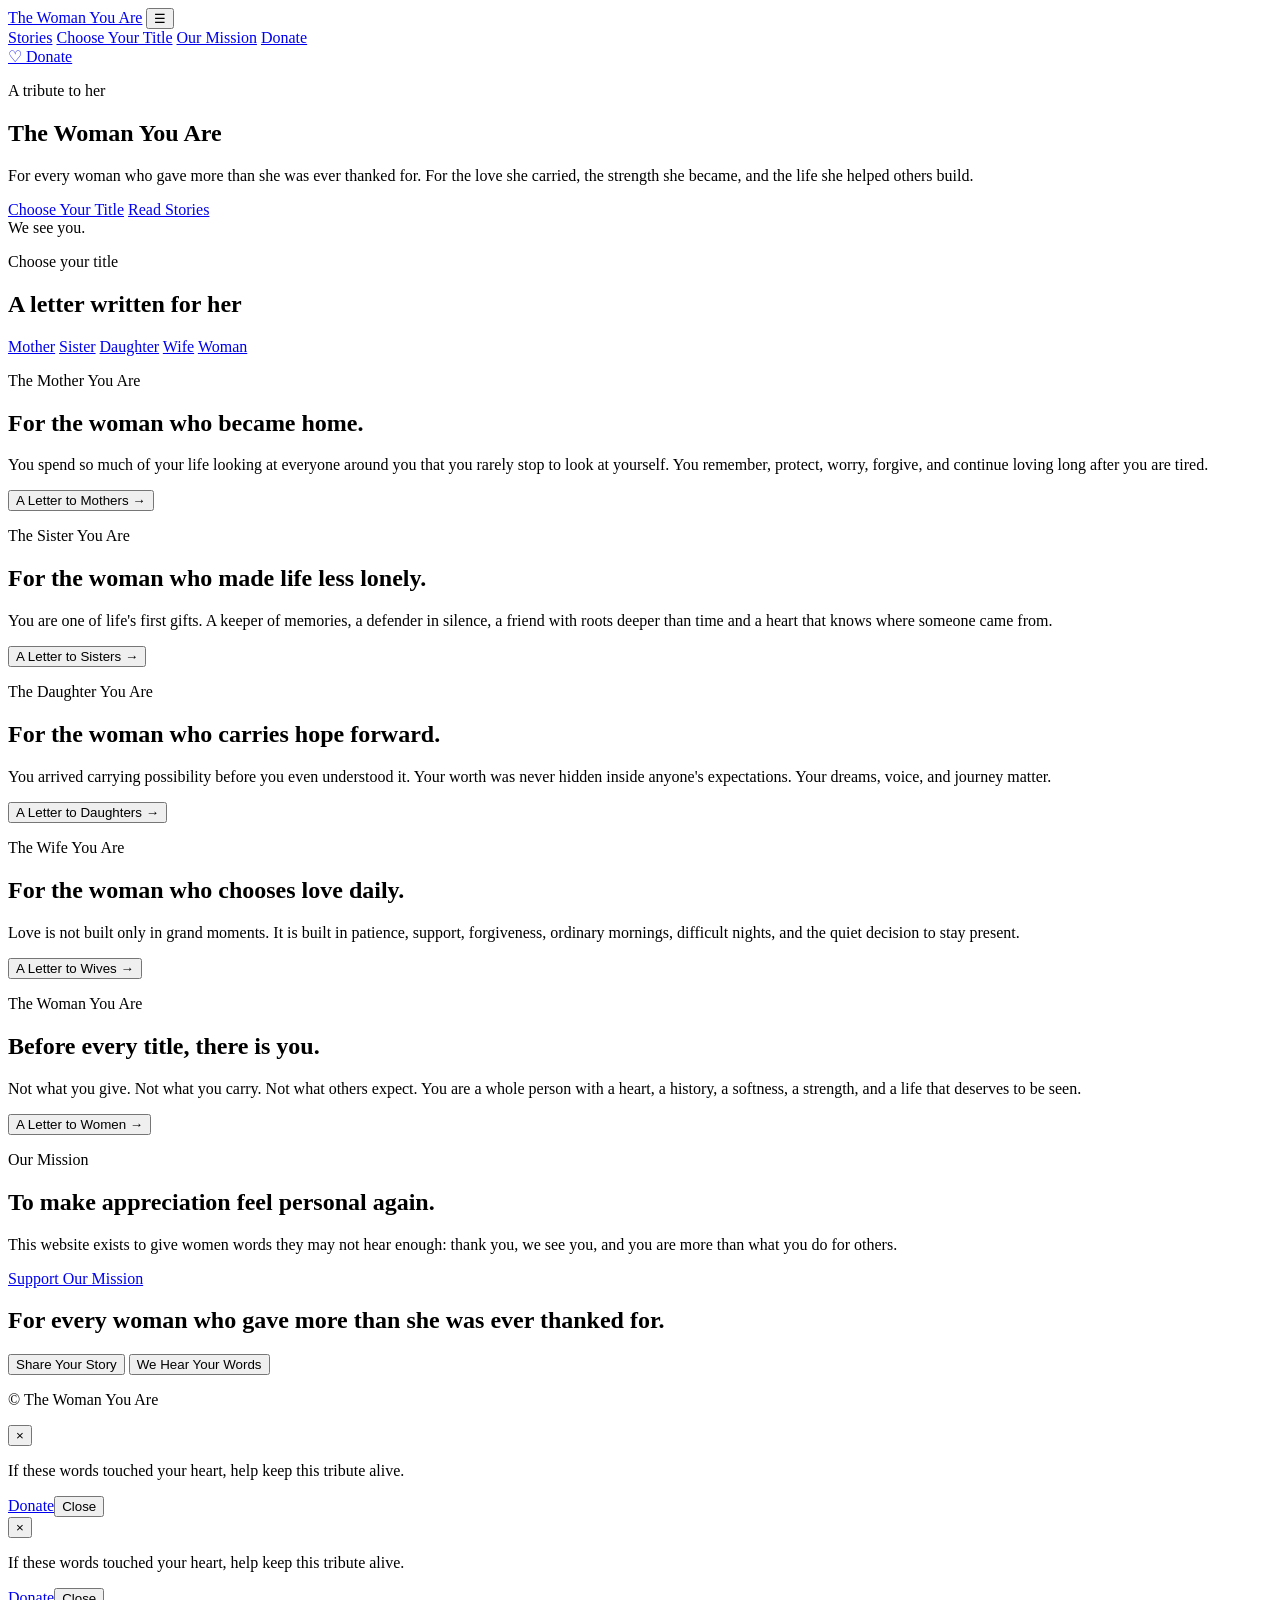
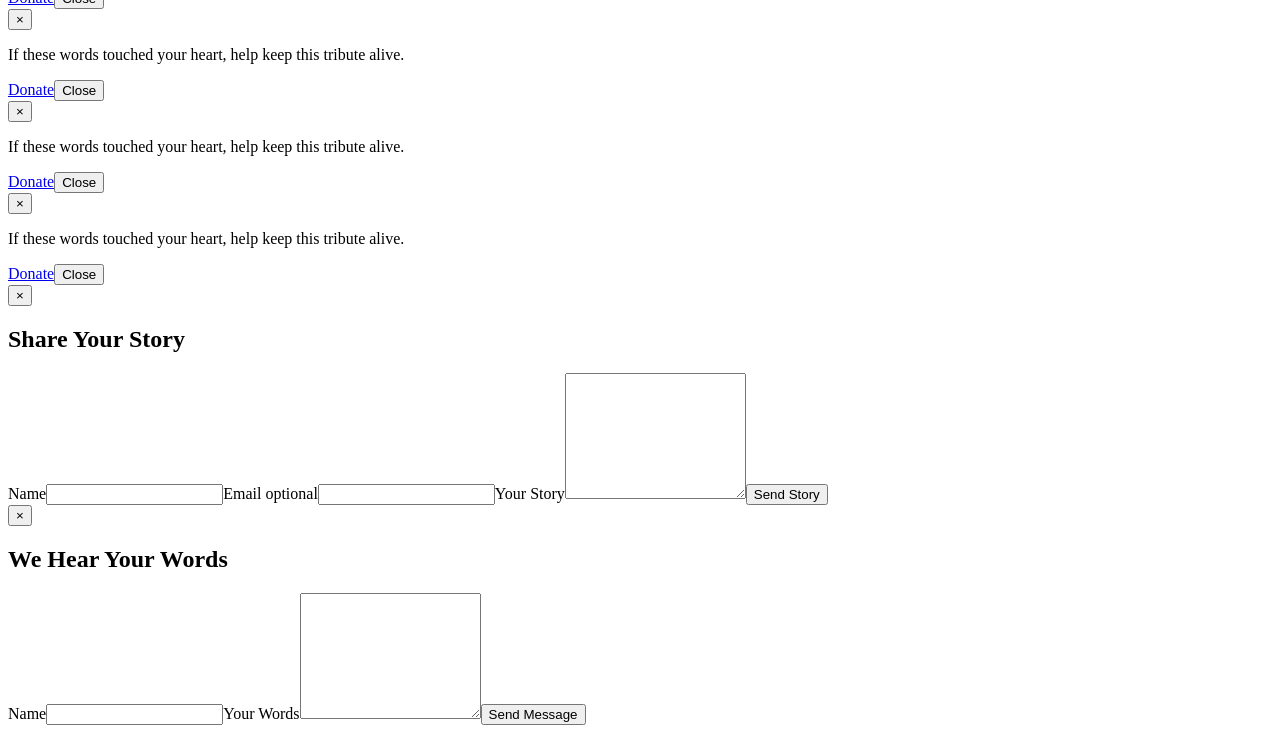
==== index.html @ 81441010 "Create homepage" ====
<!doctype html>
<html lang="en">
<head>
  <meta charset="utf-8">
  <meta name="viewport" content="width=device-width, initial-scale=1">
  <title>The Woman You Are</title>
  <meta name="description" content="A poetic tribute website appreciating women as mothers, sisters, daughters, wives, and simply as women.">
  <link rel="preconnect" href="https://fonts.googleapis.com">
  <link rel="preconnect" href="https://fonts.gstatic.com" crossorigin>
  <link href="https://fonts.googleapis.com/css2?family=Cormorant+Garamond:wght@500;600;700&family=Inter:wght@400;500;600&display=swap" rel="stylesheet">
  <link rel="stylesheet" href="assets/css/styles.css">
</head>
<body>
  <header class="site-header">
    <a class="brand" href="index.html">The Woman You Are</a>
    <button class="nav-toggle" aria-label="Open menu">☰</button>
    <nav class="site-nav">
      <a href="stories.html">Stories</a>
      <a href="#choose">Choose Your Title</a>
      <a href="#mission">Our Mission</a>
      <a class="nav-donate" href="YOUR_STRIPE_PAYMENT_LINK">Donate</a>
    </nav>
  </header>

  <a class="floating-donate" href="YOUR_STRIPE_PAYMENT_LINK" aria-label="Donate">♡ Donate</a>

  <main>
    <section class="hero section-pad">
      <div class="hero-copy">
        <p class="eyebrow">A tribute to her</p>
        <h1>The Woman You Are</h1>
        <p class="hero-text">For every woman who gave more than she was ever thanked for. For the love she carried, the strength she became, and the life she helped others build.</p>
        <div class="hero-actions">
          <a class="button primary" href="#choose">Choose Your Title</a>
          <a class="button secondary" href="stories.html">Read Stories</a>
        </div>
      </div>
      <div class="hero-art" aria-hidden="true">
        <div class="portrait-card"><span>We see you.</span></div>
      </div>
    </section>

    <section id="choose" class="section-pad choose-section">
      <p class="eyebrow center">Choose your title</p>
      <h2 class="center">A letter written for her</h2>
      <div class="title-grid">
        <a href="#mother">Mother</a>
        <a href="#sister">Sister</a>
        <a href="#daughter">Daughter</a>
        <a href="#wife">Wife</a>
        <a href="#woman">Woman</a>
      </div>
    </section>

    <section id="mother" class="letter-card section-pad" data-modal="mother-modal">
      <div><p class="eyebrow">The Mother You Are</p><h2>For the woman who became home.</h2></div>
      <p>You spend so much of your life looking at everyone around you that you rarely stop to look at yourself. You remember, protect, worry, forgive, and continue loving long after you are tired.</p>
      <button class="text-link open-modal" data-modal="mother-modal">A Letter to Mothers →</button>
    </section>

    <section id="sister" class="letter-card section-pad alt" data-modal="sister-modal">
      <div><p class="eyebrow">The Sister You Are</p><h2>For the woman who made life less lonely.</h2></div>
      <p>You are one of life's first gifts. A keeper of memories, a defender in silence, a friend with roots deeper than time and a heart that knows where someone came from.</p>
      <button class="text-link open-modal" data-modal="sister-modal">A Letter to Sisters →</button>
    </section>

    <section id="daughter" class="letter-card section-pad" data-modal="daughter-modal">
      <div><p class="eyebrow">The Daughter You Are</p><h2>For the woman who carries hope forward.</h2></div>
      <p>You arrived carrying possibility before you even understood it. Your worth was never hidden inside anyone's expectations. Your dreams, voice, and journey matter.</p>
      <button class="text-link open-modal" data-modal="daughter-modal">A Letter to Daughters →</button>
    </section>

    <section id="wife" class="letter-card section-pad alt" data-modal="wife-modal">
      <div><p class="eyebrow">The Wife You Are</p><h2>For the woman who chooses love daily.</h2></div>
      <p>Love is not built only in grand moments. It is built in patience, support, forgiveness, ordinary mornings, difficult nights, and the quiet decision to stay present.</p>
      <button class="text-link open-modal" data-modal="wife-modal">A Letter to Wives →</button>
    </section>

    <section id="woman" class="letter-card section-pad feature" data-modal="woman-modal">
      <div><p class="eyebrow">The Woman You Are</p><h2>Before every title, there is you.</h2></div>
      <p>Not what you give. Not what you carry. Not what others expect. You are a whole person with a heart, a history, a softness, a strength, and a life that deserves to be seen.</p>
      <button class="text-link open-modal" data-modal="woman-modal">A Letter to Women →</button>
    </section>

    <section id="mission" class="mission section-pad">
      <p class="eyebrow center">Our Mission</p>
      <h2 class="center">To make appreciation feel personal again.</h2>
      <p>This website exists to give women words they may not hear enough: thank you, we see you, and you are more than what you do for others.</p>
      <a class="button primary" href="YOUR_STRIPE_PAYMENT_LINK">Support Our Mission</a>
    </section>

    <section class="footer-cta section-pad">
      <h2>For every woman who gave more than she was ever thanked for.</h2>
      <div class="hero-actions center-actions">
        <button class="button primary open-modal" data-modal="story-form-modal">Share Your Story</button>
        <button class="button secondary open-modal" data-modal="words-form-modal">We Hear Your Words</button>
      </div>
    </section>
  </main>

  <footer class="site-footer">
    <p>© <span id="year"></span> The Woman You Are</p>
  </footer>

  <div id="mother-modal" class="modal"><div class="modal-box"><button class="modal-close">×</button><article data-include="content/mother.html"></article><div class="modal-actions"><p>If these words touched your heart, help keep this tribute alive.</p><a class="button primary" href="YOUR_STRIPE_PAYMENT_LINK">Donate</a><button class="button secondary modal-close-bottom">Close</button></div></div></div>
  <div id="sister-modal" class="modal"><div class="modal-box"><button class="modal-close">×</button><article data-include="content/sister.html"></article><div class="modal-actions"><p>If these words touched your heart, help keep this tribute alive.</p><a class="button primary" href="YOUR_STRIPE_PAYMENT_LINK">Donate</a><button class="button secondary modal-close-bottom">Close</button></div></div></div>
  <div id="daughter-modal" class="modal"><div class="modal-box"><button class="modal-close">×</button><article data-include="content/daughter.html"></article><div class="modal-actions"><p>If these words touched your heart, help keep this tribute alive.</p><a class="button primary" href="YOUR_STRIPE_PAYMENT_LINK">Donate</a><button class="button secondary modal-close-bottom">Close</button></div></div></div>
  <div id="wife-modal" class="modal"><div class="modal-box"><button class="modal-close">×</button><article data-include="content/wife.html"></article><div class="modal-actions"><p>If these words touched your heart, help keep this tribute alive.</p><a class="button primary" href="YOUR_STRIPE_PAYMENT_LINK">Donate</a><button class="button secondary modal-close-bottom">Close</button></div></div></div>
  <div id="woman-modal" class="modal"><div class="modal-box"><button class="modal-close">×</button><article data-include="content/woman.html"></article><div class="modal-actions"><p>If these words touched your heart, help keep this tribute alive.</p><a class="button primary" href="YOUR_STRIPE_PAYMENT_LINK">Donate</a><button class="button secondary modal-close-bottom">Close</button></div></div></div>

  <div id="story-form-modal" class="modal"><div class="modal-box small"><button class="modal-close">×</button><h2>Share Your Story</h2><form action="YOUR_FORMSPREE_ENDPOINT" method="POST"><label>Name<input name="name" required></label><label>Email optional<input type="email" name="email"></label><label>Your Story<textarea name="story" rows="8" required></textarea></label><button class="button primary" type="submit">Send Story</button></form></div></div>
  <div id="words-form-modal" class="modal"><div class="modal-box small"><button class="modal-close">×</button><h2>We Hear Your Words</h2><form action="YOUR_FORMSPREE_ENDPOINT" method="POST"><label>Name<input name="name" required></label><label>Your Words<textarea name="message" rows="8" required></textarea></label><button class="button primary" type="submit">Send Message</button></form></div></div>

  <script src="assets/js/main.js"></script>
</body>
</html>
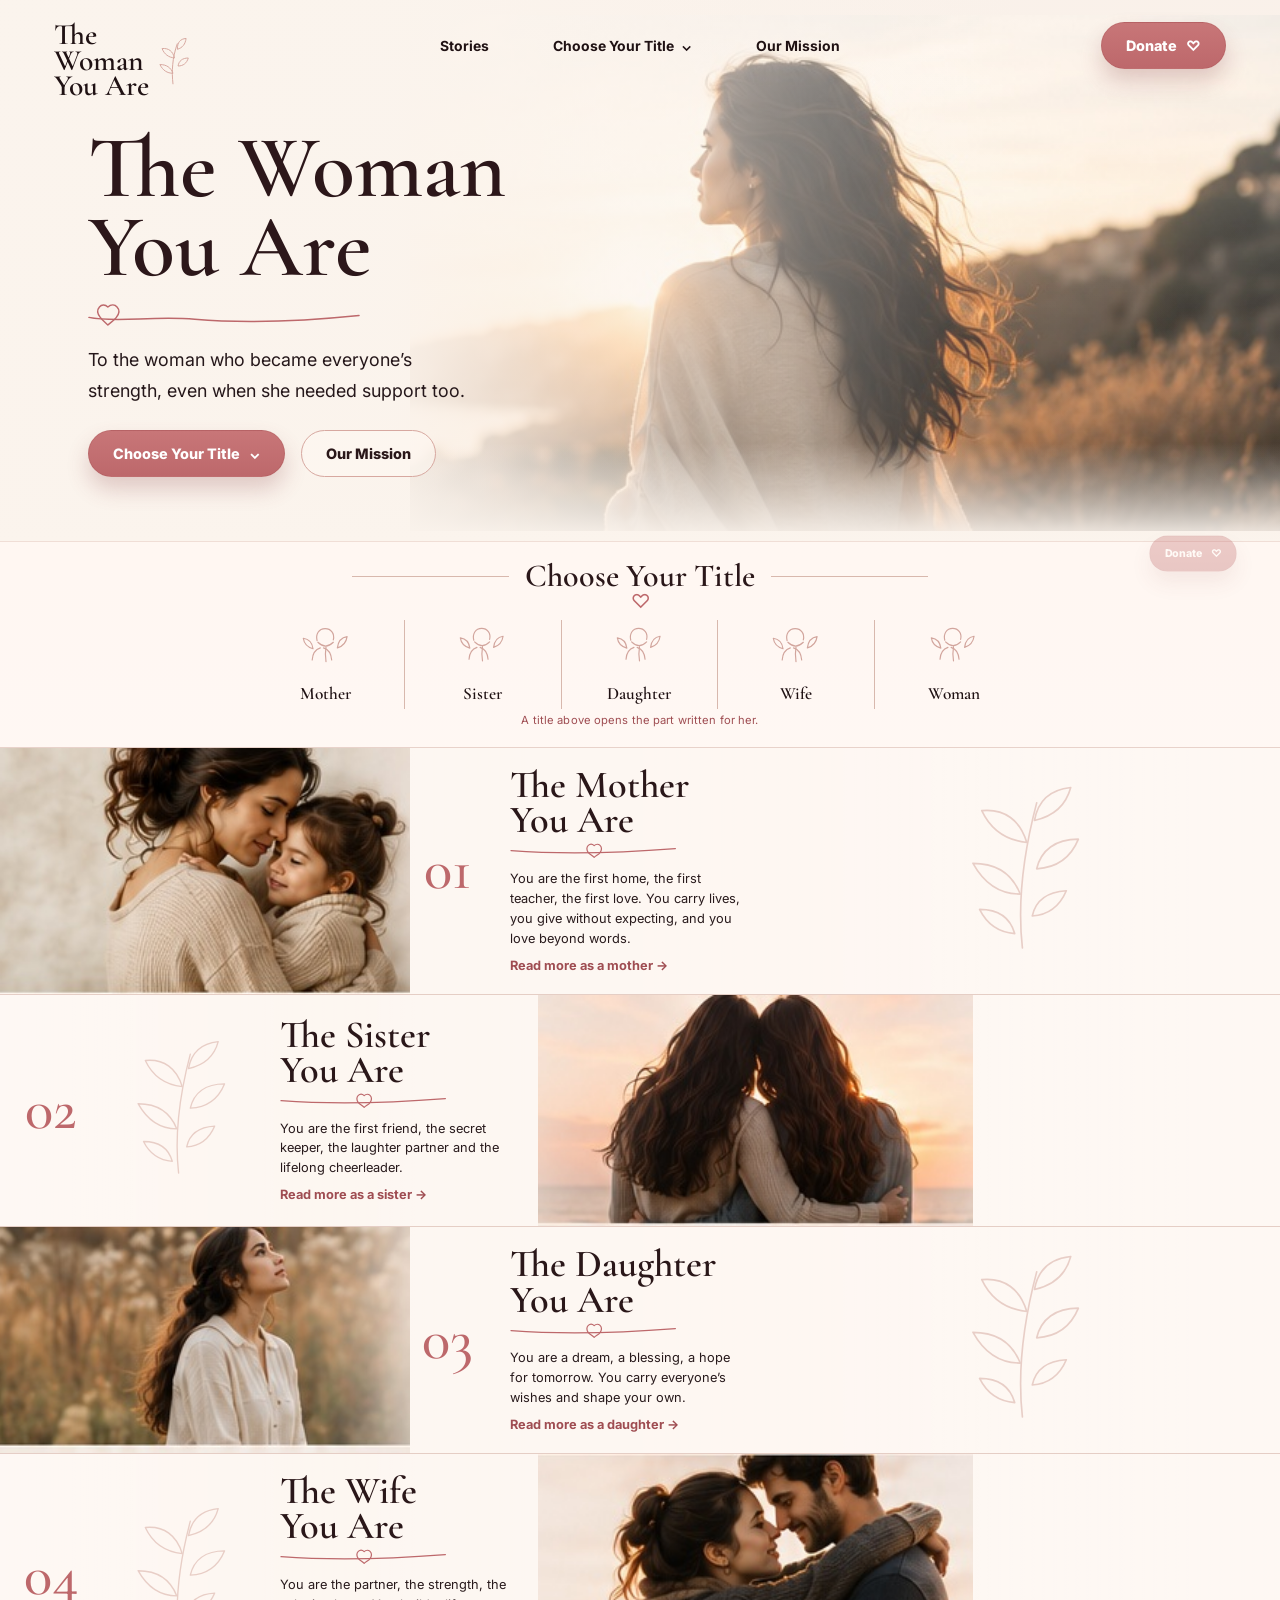
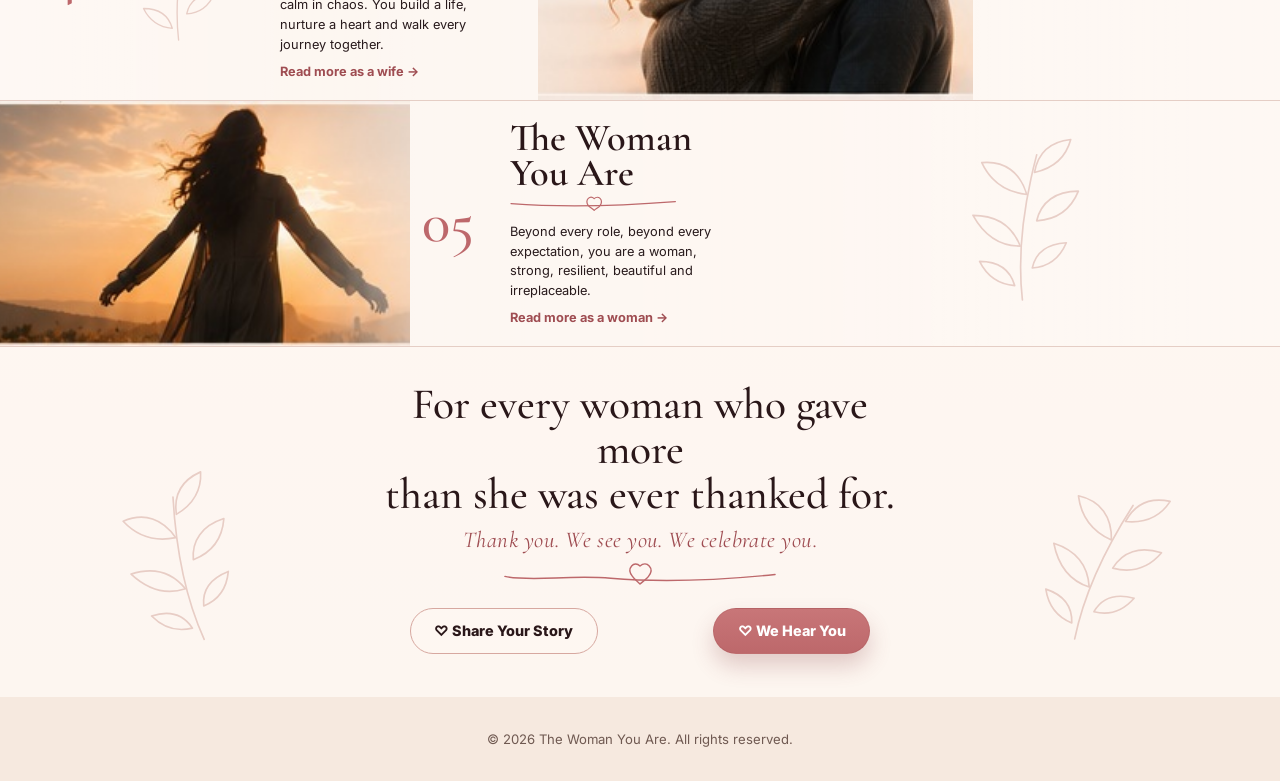
==== commit 8adf5820: "Publish static website" ====
--- a/index.html
+++ b/index.html
@@ -7,110 +7,219 @@
   <meta name="description" content="A poetic tribute website appreciating women as mothers, sisters, daughters, wives, and simply as women.">
   <link rel="preconnect" href="https://fonts.googleapis.com">
   <link rel="preconnect" href="https://fonts.gstatic.com" crossorigin>
-  <link href="https://fonts.googleapis.com/css2?family=Cormorant+Garamond:wght@500;600;700&family=Inter:wght@400;500;600&display=swap" rel="stylesheet">
-  <link rel="stylesheet" href="assets/css/styles.css">
+  <link href="https://fonts.googleapis.com/css2?family=Cormorant+Garamond:wght@500;600;700&family=Inter:wght@400;500;600;700&display=swap" rel="stylesheet">
+  <link rel="stylesheet" href="assets/css/styles.css?v=20260610-5">
 </head>
 <body>
-  <header class="site-header">
-    <a class="brand" href="index.html">The Woman You Are</a>
-    <button class="nav-toggle" aria-label="Open menu">☰</button>
-    <nav class="site-nav">
+  <header class="site-header" data-header>
+    <a class="brand" href="index.html" aria-label="The Woman You Are home">
+      <span>The</span>
+      <span>Woman</span>
+      <span>You Are</span>
+      <svg viewBox="0 0 44 72" aria-hidden="true">
+        <path d="M22 69c-2-18-1-36 6-56" />
+        <path d="M28 21c7-2 11-7 12-15-8 1-12 5-12 15Z" />
+        <path d="M24 33c-8-1-14-5-17-13 9-1 15 4 17 13Z" />
+        <path d="M29 44c7 0 12-4 14-11-8 0-13 4-14 11Z" />
+        <path d="M22 54c-8 0-14-4-18-12 9 0 15 4 18 12Z" />
+      </svg>
+    </a>
+
+    <button class="nav-toggle" type="button" aria-label="Open menu" aria-expanded="false">
+      <span></span><span></span><span></span>
+    </button>
+
+    <nav class="site-nav" aria-label="Main navigation">
       <a href="stories.html">Stories</a>
-      <a href="#choose">Choose Your Title</a>
+      <a href="#choose">Choose Your Title <span aria-hidden="true">⌄</span></a>
       <a href="#mission">Our Mission</a>
-      <a class="nav-donate" href="YOUR_STRIPE_PAYMENT_LINK">Donate</a>
     </nav>
+
+    <a class="donate-button donate-button--top" href="https://donate.stripe.com/eVq28ra2o1vcfm3bBRcIE05" target="_blank" rel="noopener">
+      Donate <span aria-hidden="true">♡</span>
+    </a>
   </header>
 
-  <a class="floating-donate" href="YOUR_STRIPE_PAYMENT_LINK" aria-label="Donate">♡ Donate</a>
+  <a class="floating-donate" href="https://donate.stripe.com/eVq28ra2o1vcfm3bBRcIE05" target="_blank" rel="noopener" aria-label="Donate">
+    Donate <span aria-hidden="true">♡</span>
+  </a>
 
   <main>
-    <section class="hero section-pad">
-      <div class="hero-copy">
-        <p class="eyebrow">A tribute to her</p>
-        <h1>The Woman You Are</h1>
-        <p class="hero-text">For every woman who gave more than she was ever thanked for. For the love she carried, the strength she became, and the life she helped others build.</p>
-        <div class="hero-actions">
-          <a class="button primary" href="#choose">Choose Your Title</a>
-          <a class="button secondary" href="stories.html">Read Stories</a>
+    <section class="hero" aria-labelledby="hero-title">
+      <div class="hero__media" aria-hidden="true"></div>
+      <div class="hero__content">
+        <h1 id="hero-title">The Woman<br>You Are</h1>
+        <svg class="heart-divider" viewBox="0 0 288 28" aria-hidden="true">
+          <path d="M1 17c28 6 69-2 112 2 47 4 105 3 174-4" />
+          <path d="M21 6c-6-6-15 2-8 11 2 3 6 6 8 8 2-2 7-5 9-8 7-9-2-17-9-11Z" />
+        </svg>
+        <p>To the woman who became everyone’s strength, even when she needed support too.</p>
+        <div class="hero__actions">
+          <a class="button button--solid" href="#choose">Choose Your Title <span aria-hidden="true">⌄</span></a>
+          <a class="button button--outline" href="#mission">Our Mission</a>
         </div>
       </div>
-      <div class="hero-art" aria-hidden="true">
-        <div class="portrait-card"><span>We see you.</span></div>
+    </section>
+
+    <section id="choose" class="title-picker" aria-labelledby="choose-title">
+      <div class="section-title">
+        <span></span>
+        <h2 id="choose-title">Choose Your Title</h2>
+        <span></span>
       </div>
-    </section>
-
-    <section id="choose" class="section-pad choose-section">
-      <p class="eyebrow center">Choose your title</p>
-      <h2 class="center">A letter written for her</h2>
-      <div class="title-grid">
-        <a href="#mother">Mother</a>
-        <a href="#sister">Sister</a>
-        <a href="#daughter">Daughter</a>
-        <a href="#wife">Wife</a>
-        <a href="#woman">Woman</a>
+      <div class="tiny-heart" aria-hidden="true">♡</div>
+
+      <nav class="title-nav" aria-label="Choose a title letter">
+        <a href="#mother" class="title-nav__item">
+          <span class="line-icon line-icon--mother" aria-hidden="true"></span>
+          <span>Mother</span>
+        </a>
+        <a href="#sister" class="title-nav__item">
+          <span class="line-icon line-icon--sister" aria-hidden="true"></span>
+          <span>Sister</span>
+        </a>
+        <a href="#daughter" class="title-nav__item">
+          <span class="line-icon line-icon--daughter" aria-hidden="true"></span>
+          <span>Daughter</span>
+        </a>
+        <a href="#wife" class="title-nav__item">
+          <span class="line-icon line-icon--wife" aria-hidden="true"></span>
+          <span>Wife</span>
+        </a>
+        <a href="#woman" class="title-nav__item">
+          <span class="line-icon line-icon--woman" aria-hidden="true"></span>
+          <span>Woman</span>
+        </a>
+      </nav>
+
+      <p class="title-picker__note">A title above opens the part written for her.</p>
+    </section>
+
+    <section class="letters" aria-label="Letters by title">
+      <article id="mother" class="letter-row letter-row--mother">
+        <div class="letter-row__image"><img src="assets/images/mother.jpg" alt="Mother holding a young daughter"></div>
+        <p class="letter-row__number">01</p>
+        <div class="letter-row__copy">
+          <h2>The Mother<br>You Are</h2>
+          <svg class="small-divider" viewBox="0 0 170 14" aria-hidden="true"><path d="M1 7c54 4 103 3 168-2" /><path d="M86 2c-4-4-10 1-6 7 2 2 4 3 6 5 2-2 5-3 6-5 4-6-2-11-6-7Z" /></svg>
+          <p>You are the first home, the first teacher, the first love. You carry lives, you give without expecting, and you love beyond words.</p>
+          <button class="text-link open-modal" type="button" data-modal="mother-modal">Read more as a mother →</button>
+        </div>
+        <div class="botanical botanical--tall" aria-hidden="true"></div>
+      </article>
+
+      <article id="sister" class="letter-row letter-row--sister letter-row--image-right">
+        <p class="letter-row__number">02</p>
+        <div class="botanical" aria-hidden="true"></div>
+        <div class="letter-row__copy">
+          <h2>The Sister<br>You Are</h2>
+          <svg class="small-divider" viewBox="0 0 170 14" aria-hidden="true"><path d="M1 7c54 4 103 3 168-2" /><path d="M86 2c-4-4-10 1-6 7 2 2 4 3 6 5 2-2 5-3 6-5 4-6-2-11-6-7Z" /></svg>
+          <p>You are the first friend, the secret keeper, the laughter partner and the lifelong cheerleader.</p>
+          <button class="text-link open-modal" type="button" data-modal="sister-modal">Read more as a sister →</button>
+        </div>
+        <div class="letter-row__image"><img src="assets/images/sister.jpg" alt="Two sisters standing together at sunset"></div>
+      </article>
+
+      <article id="daughter" class="letter-row letter-row--daughter">
+        <div class="letter-row__image"><img src="assets/images/daughter.jpg" alt="A daughter looking upward in warm light"></div>
+        <p class="letter-row__number">03</p>
+        <div class="letter-row__copy">
+          <h2>The Daughter<br>You Are</h2>
+          <svg class="small-divider" viewBox="0 0 170 14" aria-hidden="true"><path d="M1 7c54 4 103 3 168-2" /><path d="M86 2c-4-4-10 1-6 7 2 2 4 3 6 5 2-2 5-3 6-5 4-6-2-11-6-7Z" /></svg>
+          <p>You are a dream, a blessing, a hope for tomorrow. You carry everyone’s wishes and shape your own.</p>
+          <button class="text-link open-modal" type="button" data-modal="daughter-modal">Read more as a daughter →</button>
+        </div>
+        <div class="botanical botanical--tall" aria-hidden="true"></div>
+      </article>
+
+      <article id="wife" class="letter-row letter-row--wife letter-row--image-right">
+        <p class="letter-row__number">04</p>
+        <div class="botanical" aria-hidden="true"></div>
+        <div class="letter-row__copy">
+          <h2>The Wife<br>You Are</h2>
+          <svg class="small-divider" viewBox="0 0 170 14" aria-hidden="true"><path d="M1 7c54 4 103 3 168-2" /><path d="M86 2c-4-4-10 1-6 7 2 2 4 3 6 5 2-2 5-3 6-5 4-6-2-11-6-7Z" /></svg>
+          <p>You are the partner, the strength, the calm in chaos. You build a life, nurture a heart and walk every journey together.</p>
+          <button class="text-link open-modal" type="button" data-modal="wife-modal">Read more as a wife →</button>
+        </div>
+        <div class="letter-row__image"><img src="assets/images/wife.jpg" alt="A wife and husband holding each other"></div>
+      </article>
+
+      <article id="woman" class="letter-row letter-row--woman">
+        <div class="letter-row__image"><img src="assets/images/woman.jpg" alt="A woman standing in golden evening light"></div>
+        <p class="letter-row__number">05</p>
+        <div class="letter-row__copy">
+          <h2>The Woman<br>You Are</h2>
+          <svg class="small-divider" viewBox="0 0 170 14" aria-hidden="true"><path d="M1 7c54 4 103 3 168-2" /><path d="M86 2c-4-4-10 1-6 7 2 2 4 3 6 5 2-2 5-3 6-5 4-6-2-11-6-7Z" /></svg>
+          <p>Beyond every role, beyond every expectation, you are a woman, strong, resilient, beautiful and irreplaceable.</p>
+          <button class="text-link open-modal" type="button" data-modal="woman-modal">Read more as a woman →</button>
+        </div>
+        <div class="botanical botanical--tall" aria-hidden="true"></div>
+      </article>
+    </section>
+
+    <section id="mission" class="mission">
+      <div class="botanical botanical--corner botanical--left" aria-hidden="true"></div>
+      <div class="mission__copy">
+        <h2>For every woman who gave more<br>than she was ever thanked for.</h2>
+        <p>Thank you. We see you. We celebrate you.</p>
+        <svg class="heart-divider" viewBox="0 0 288 28" aria-hidden="true">
+          <path d="M1 17c28 6 69-2 112 2 47 4 105 3 174-4" />
+          <path d="M144 6c-6-6-15 2-8 11 2 3 6 6 8 8 2-2 7-5 9-8 7-9-2-17-9-11Z" />
+        </svg>
+        <div class="mission__actions">
+          <button class="button button--outline open-modal" type="button" data-modal="story-form-modal">♡ Share Your Story</button>
+          <button class="button button--solid open-modal" type="button" data-modal="words-form-modal">♡ We Hear You</button>
+        </div>
       </div>
-    </section>
-
-    <section id="mother" class="letter-card section-pad" data-modal="mother-modal">
-      <div><p class="eyebrow">The Mother You Are</p><h2>For the woman who became home.</h2></div>
-      <p>You spend so much of your life looking at everyone around you that you rarely stop to look at yourself. You remember, protect, worry, forgive, and continue loving long after you are tired.</p>
-      <button class="text-link open-modal" data-modal="mother-modal">A Letter to Mothers →</button>
-    </section>
-
-    <section id="sister" class="letter-card section-pad alt" data-modal="sister-modal">
-      <div><p class="eyebrow">The Sister You Are</p><h2>For the woman who made life less lonely.</h2></div>
-      <p>You are one of life's first gifts. A keeper of memories, a defender in silence, a friend with roots deeper than time and a heart that knows where someone came from.</p>
-      <button class="text-link open-modal" data-modal="sister-modal">A Letter to Sisters →</button>
-    </section>
-
-    <section id="daughter" class="letter-card section-pad" data-modal="daughter-modal">
-      <div><p class="eyebrow">The Daughter You Are</p><h2>For the woman who carries hope forward.</h2></div>
-      <p>You arrived carrying possibility before you even understood it. Your worth was never hidden inside anyone's expectations. Your dreams, voice, and journey matter.</p>
-      <button class="text-link open-modal" data-modal="daughter-modal">A Letter to Daughters →</button>
-    </section>
-
-    <section id="wife" class="letter-card section-pad alt" data-modal="wife-modal">
-      <div><p class="eyebrow">The Wife You Are</p><h2>For the woman who chooses love daily.</h2></div>
-      <p>Love is not built only in grand moments. It is built in patience, support, forgiveness, ordinary mornings, difficult nights, and the quiet decision to stay present.</p>
-      <button class="text-link open-modal" data-modal="wife-modal">A Letter to Wives →</button>
-    </section>
-
-    <section id="woman" class="letter-card section-pad feature" data-modal="woman-modal">
-      <div><p class="eyebrow">The Woman You Are</p><h2>Before every title, there is you.</h2></div>
-      <p>Not what you give. Not what you carry. Not what others expect. You are a whole person with a heart, a history, a softness, a strength, and a life that deserves to be seen.</p>
-      <button class="text-link open-modal" data-modal="woman-modal">A Letter to Women →</button>
-    </section>
-
-    <section id="mission" class="mission section-pad">
-      <p class="eyebrow center">Our Mission</p>
-      <h2 class="center">To make appreciation feel personal again.</h2>
-      <p>This website exists to give women words they may not hear enough: thank you, we see you, and you are more than what you do for others.</p>
-      <a class="button primary" href="YOUR_STRIPE_PAYMENT_LINK">Support Our Mission</a>
-    </section>
-
-    <section class="footer-cta section-pad">
-      <h2>For every woman who gave more than she was ever thanked for.</h2>
-      <div class="hero-actions center-actions">
-        <button class="button primary open-modal" data-modal="story-form-modal">Share Your Story</button>
-        <button class="button secondary open-modal" data-modal="words-form-modal">We Hear Your Words</button>
-      </div>
+      <div class="botanical botanical--corner botanical--right" aria-hidden="true"></div>
     </section>
   </main>
 
   <footer class="site-footer">
-    <p>© <span id="year"></span> The Woman You Are</p>
+    <p>© <span id="year"></span> The Woman You Are. All rights reserved.</p>
   </footer>
 
-  <div id="mother-modal" class="modal"><div class="modal-box"><button class="modal-close">×</button><article data-include="content/mother.html"></article><div class="modal-actions"><p>If these words touched your heart, help keep this tribute alive.</p><a class="button primary" href="YOUR_STRIPE_PAYMENT_LINK">Donate</a><button class="button secondary modal-close-bottom">Close</button></div></div></div>
-  <div id="sister-modal" class="modal"><div class="modal-box"><button class="modal-close">×</button><article data-include="content/sister.html"></article><div class="modal-actions"><p>If these words touched your heart, help keep this tribute alive.</p><a class="button primary" href="YOUR_STRIPE_PAYMENT_LINK">Donate</a><button class="button secondary modal-close-bottom">Close</button></div></div></div>
-  <div id="daughter-modal" class="modal"><div class="modal-box"><button class="modal-close">×</button><article data-include="content/daughter.html"></article><div class="modal-actions"><p>If these words touched your heart, help keep this tribute alive.</p><a class="button primary" href="YOUR_STRIPE_PAYMENT_LINK">Donate</a><button class="button secondary modal-close-bottom">Close</button></div></div></div>
-  <div id="wife-modal" class="modal"><div class="modal-box"><button class="modal-close">×</button><article data-include="content/wife.html"></article><div class="modal-actions"><p>If these words touched your heart, help keep this tribute alive.</p><a class="button primary" href="YOUR_STRIPE_PAYMENT_LINK">Donate</a><button class="button secondary modal-close-bottom">Close</button></div></div></div>
-  <div id="woman-modal" class="modal"><div class="modal-box"><button class="modal-close">×</button><article data-include="content/woman.html"></article><div class="modal-actions"><p>If these words touched your heart, help keep this tribute alive.</p><a class="button primary" href="YOUR_STRIPE_PAYMENT_LINK">Donate</a><button class="button secondary modal-close-bottom">Close</button></div></div></div>
-
-  <div id="story-form-modal" class="modal"><div class="modal-box small"><button class="modal-close">×</button><h2>Share Your Story</h2><form action="YOUR_FORMSPREE_ENDPOINT" method="POST"><label>Name<input name="name" required></label><label>Email optional<input type="email" name="email"></label><label>Your Story<textarea name="story" rows="8" required></textarea></label><button class="button primary" type="submit">Send Story</button></form></div></div>
-  <div id="words-form-modal" class="modal"><div class="modal-box small"><button class="modal-close">×</button><h2>We Hear Your Words</h2><form action="YOUR_FORMSPREE_ENDPOINT" method="POST"><label>Name<input name="name" required></label><label>Your Words<textarea name="message" rows="8" required></textarea></label><button class="button primary" type="submit">Send Message</button></form></div></div>
-
-  <script src="assets/js/main.js"></script>
+  <div id="mother-modal" class="modal" aria-hidden="true"><div class="modal-box"><button class="modal-close" type="button" aria-label="Close">×</button><article data-include="content/mother.html"></article><div class="modal-actions"><button class="button button--solid modal-close-bottom" type="button">Close</button></div></div></div>
+  <div id="sister-modal" class="modal" aria-hidden="true"><div class="modal-box"><button class="modal-close" type="button" aria-label="Close">×</button><article data-include="content/sister.html"></article><div class="modal-actions"><button class="button button--solid modal-close-bottom" type="button">Close</button></div></div></div>
+  <div id="daughter-modal" class="modal" aria-hidden="true"><div class="modal-box"><button class="modal-close" type="button" aria-label="Close">×</button><article data-include="content/daughter.html"></article><div class="modal-actions"><button class="button button--solid modal-close-bottom" type="button">Close</button></div></div></div>
+  <div id="wife-modal" class="modal" aria-hidden="true"><div class="modal-box"><button class="modal-close" type="button" aria-label="Close">×</button><article data-include="content/wife.html"></article><div class="modal-actions"><button class="button button--solid modal-close-bottom" type="button">Close</button></div></div></div>
+  <div id="woman-modal" class="modal" aria-hidden="true"><div class="modal-box"><button class="modal-close" type="button" aria-label="Close">×</button><article data-include="content/woman.html"></article><div class="modal-actions"><button class="button button--solid modal-close-bottom" type="button">Close</button></div></div></div>
+
+  <div id="story-form-modal" class="modal" aria-hidden="true">
+    <div class="modal-box modal-box--form">
+      <button class="modal-close" type="button" aria-label="Close">×</button>
+      <h2>Share Your Story</h2>
+      <p>Your story can inspire someone today.</p>
+      <form action="https://formsubmit.co/ajax/khalil93paypal@gmail.com" method="POST" data-formsubmit-form data-success-message="Thank you. Your story was sent.">
+        <input type="hidden" name="_subject" value="New story submission - The Woman You Are">
+        <input type="hidden" name="_captcha" value="false">
+        <input type="hidden" name="_template" value="table">
+        <label><span>Your Name</span><input name="name" required placeholder="Your Name"></label>
+        <label><span>Email optional</span><input type="email" name="email" placeholder="Email (optional)"></label>
+        <label><span>Your Story</span><textarea name="story" rows="7" required placeholder="Your Story..."></textarea></label>
+        <button class="button button--solid" type="submit">Send Story <span aria-hidden="true">↗</span></button>
+        <p class="mail-status" aria-live="polite"></p>
+      </form>
+    </div>
+  </div>
+
+  <div id="words-form-modal" class="modal" aria-hidden="true">
+    <div class="modal-box modal-box--form">
+      <button class="modal-close" type="button" aria-label="Close">×</button>
+      <h2>We Hear You</h2>
+      <p>We listen to your words.</p>
+      <form action="https://formsubmit.co/ajax/khalil93paypal@gmail.com" method="POST" data-formsubmit-form data-success-message="Thank you. Your words were sent.">
+        <input type="hidden" name="_subject" value="New message - We Hear Your Words">
+        <input type="hidden" name="_captcha" value="false">
+        <input type="hidden" name="_template" value="table">
+        <label><span>Your Name</span><input name="name" required placeholder="Your Name"></label>
+        <label><span>Your Words</span><textarea name="message" rows="7" required placeholder="Your Words..."></textarea></label>
+        <button class="button button--solid" type="submit">Send Message <span aria-hidden="true">↗</span></button>
+        <p class="mail-status" aria-live="polite"></p>
+      </form>
+    </div>
+  </div>
+
+  <script src="assets/js/main.js?v=20260610-5"></script>
 </body>
 </html>
--- a/assets/css/styles.css
+++ b/assets/css/styles.css
@@ -0,0 +1,1108 @@
+:root {
+  --paper: #fbf4ed;
+  --paper-soft: #fff9f4;
+  --paper-warm: #f7ece3;
+  --ink: #2a1719;
+  --muted: #6f5951;
+  --rose: #bd686b;
+  --rose-dark: #9f4d52;
+  --rose-soft: #d7a8a0;
+  --line: #e6cfc4;
+  --line-strong: #d8b8ad;
+  --shadow: 0 22px 58px rgba(84, 48, 41, 0.18);
+  --serif: "Cormorant Garamond", Georgia, serif;
+  --sans: "Inter", Arial, sans-serif;
+}
+
+* {
+  box-sizing: border-box;
+}
+
+html {
+  scroll-behavior: smooth;
+  background: var(--paper);
+}
+
+body {
+  min-width: 320px;
+  margin: 0;
+  color: var(--ink);
+  font-family: var(--sans);
+  background:
+    radial-gradient(circle at 0 0, rgba(255, 255, 255, 0.95), transparent 24rem),
+    linear-gradient(180deg, #fbf1e9 0, #fff8f3 48%, #f8eee7 100%);
+}
+
+body.has-modal {
+  overflow: hidden;
+}
+
+a {
+  color: inherit;
+  text-decoration: none;
+}
+
+button,
+input,
+textarea {
+  font: inherit;
+}
+
+button {
+  color: inherit;
+}
+
+img {
+  display: block;
+  max-width: 100%;
+}
+
+.site-header {
+  position: fixed;
+  top: 0;
+  left: 0;
+  z-index: 40;
+  display: grid;
+  grid-template-columns: minmax(10rem, 1fr) auto minmax(10rem, 1fr);
+  align-items: start;
+  width: 100%;
+  padding: 1.4rem clamp(1.25rem, 4.5vw, 3.4rem);
+  color: #1f1113;
+  transition:
+    background-color 220ms ease,
+    box-shadow 220ms ease,
+    padding 220ms ease;
+}
+
+.site-header.is-scrolled {
+  padding-top: 0.85rem;
+  padding-bottom: 0.85rem;
+  background: rgba(251, 244, 237, 0.88);
+  box-shadow: 0 14px 40px rgba(89, 54, 45, 0.08);
+  backdrop-filter: blur(18px);
+}
+
+.brand {
+  position: relative;
+  display: inline-grid;
+  grid-template-columns: auto 2.25rem;
+  width: max-content;
+  color: #1f1113;
+  font-family: var(--serif);
+  font-size: clamp(1.35rem, 2.5vw, 1.85rem);
+  font-weight: 600;
+  line-height: 0.86;
+  letter-spacing: 0;
+}
+
+.brand span {
+  grid-column: 1;
+}
+
+.brand svg {
+  grid-column: 2;
+  grid-row: 1 / span 3;
+  width: 2rem;
+  height: 3.4rem;
+  margin-left: 0.45rem;
+  stroke: var(--rose-soft);
+  stroke-width: 1.35;
+  fill: none;
+  align-self: center;
+}
+
+.site-nav {
+  display: flex;
+  align-items: center;
+  justify-content: center;
+  gap: clamp(2rem, 5vw, 4.5rem);
+  min-height: 2.9rem;
+  font-size: 0.87rem;
+  font-weight: 700;
+}
+
+.site-nav a {
+  display: inline-flex;
+  align-items: center;
+  gap: 0.4rem;
+}
+
+.site-nav a:hover,
+.site-nav a:focus-visible,
+.brand:hover,
+.brand:focus-visible {
+  color: var(--rose-dark);
+}
+
+.nav-toggle {
+  display: none;
+  width: 2.75rem;
+  height: 2.75rem;
+  padding: 0;
+  cursor: pointer;
+  background: rgba(255, 249, 244, 0.72);
+  border: 1px solid var(--line);
+  border-radius: 999px;
+}
+
+.nav-toggle span {
+  display: block;
+  width: 1.22rem;
+  height: 1px;
+  margin: 0.32rem auto;
+  background: var(--ink);
+}
+
+.donate-button,
+.floating-donate,
+.button {
+  display: inline-flex;
+  align-items: center;
+  justify-content: center;
+  gap: 0.56rem;
+  min-height: 2.9rem;
+  padding: 0.85rem 1.48rem;
+  font-size: 0.9rem;
+  font-weight: 800;
+  cursor: pointer;
+  border-radius: 999px;
+  transition:
+    background-color 180ms ease,
+    border-color 180ms ease,
+    color 180ms ease,
+    opacity 180ms ease,
+    transform 180ms ease;
+}
+
+.donate-button,
+.floating-donate,
+.button--solid {
+  color: #fff;
+  background: linear-gradient(180deg, #c87678, var(--rose));
+  border: 1px solid rgba(151, 71, 76, 0.18);
+  box-shadow: 0 12px 22px rgba(137, 63, 66, 0.24);
+}
+
+.donate-button--top {
+  justify-self: end;
+}
+
+.floating-donate {
+  position: fixed;
+  top: 57%;
+  right: clamp(1rem, 3.2vw, 4rem);
+  z-index: 35;
+  min-height: 2.35rem;
+  padding: 0.56rem 0.95rem;
+  font-size: 0.7rem;
+}
+
+.floating-donate.is-dim {
+  opacity: 0.34;
+  transform: translateY(1.35rem) scale(0.95);
+}
+
+.button:hover,
+.button:focus-visible,
+.donate-button:hover,
+.donate-button:focus-visible,
+.floating-donate:hover,
+.floating-donate:focus-visible {
+  transform: translateY(-2px);
+}
+
+.button:disabled {
+  cursor: progress;
+  opacity: 0.65;
+  transform: none;
+}
+
+.button--outline {
+  color: var(--ink);
+  background: rgba(255, 249, 244, 0.52);
+  border: 1px solid var(--rose-soft);
+  box-shadow: none;
+}
+
+.button--outline:hover,
+.button--outline:focus-visible {
+  color: #fff;
+  background: var(--rose);
+}
+
+.button:focus-visible,
+.donate-button:focus-visible,
+.floating-donate:focus-visible,
+.nav-toggle:focus-visible,
+.text-link:focus-visible,
+.modal-close:focus-visible,
+input:focus-visible,
+textarea:focus-visible {
+  outline: 3px solid rgba(189, 104, 107, 0.4);
+  outline-offset: 3px;
+}
+
+.hero {
+  position: relative;
+  isolation: isolate;
+  display: grid;
+  align-items: start;
+  min-height: clamp(28rem, 42vw, 34rem);
+  padding: clamp(7rem, 10vw, 8rem) clamp(1.35rem, 7vw, 5.5rem) clamp(2.5rem, 6vw, 4rem);
+  overflow: hidden;
+}
+
+.hero__media {
+  position: absolute;
+  inset: 0;
+  z-index: -2;
+  background:
+    linear-gradient(90deg, rgba(251, 244, 237, 0.98) 0%, rgba(251, 244, 237, 0.94) 30%, rgba(251, 244, 237, 0.5) 50%, rgba(251, 244, 237, 0.02) 80%),
+    linear-gradient(180deg, rgba(255, 255, 255, 0.34), rgba(255, 255, 255, 0.04)),
+    url("../images/hero-coast.jpg") right 58% / 68% auto no-repeat,
+    #f7eadf;
+}
+
+.hero::after {
+  position: absolute;
+  inset: auto 0 0;
+  z-index: -1;
+  height: 18%;
+  content: "";
+  background: linear-gradient(180deg, rgba(251, 244, 237, 0), var(--paper));
+}
+
+.hero__content {
+  width: min(100%, 29rem);
+}
+
+.hero h1 {
+  margin: 0;
+  color: #2c171a;
+  font-family: var(--serif);
+  font-size: clamp(4rem, 6.9vw, 5.8rem);
+  font-weight: 600;
+  line-height: 0.9;
+  letter-spacing: 0;
+}
+
+.hero p {
+  width: min(100%, 24rem);
+  margin: 1rem 0 1.5rem;
+  color: #25171a;
+  font-size: clamp(1rem, 1.5vw, 1.12rem);
+  line-height: 1.75;
+}
+
+.hero__actions {
+  display: flex;
+  flex-wrap: wrap;
+  gap: 1rem;
+}
+
+.heart-divider,
+.small-divider {
+  display: block;
+  fill: none;
+  stroke: var(--rose);
+  stroke-linecap: round;
+  stroke-linejoin: round;
+}
+
+.heart-divider {
+  width: min(17rem, 80vw);
+  height: 1.7rem;
+  margin: 0.85rem 0 0.75rem;
+  stroke-width: 1.5;
+}
+
+.small-divider {
+  width: 10.4rem;
+  height: 0.95rem;
+  margin: 0.3rem 0 0.65rem;
+  stroke-width: 1.2;
+}
+
+.title-picker {
+  position: relative;
+  z-index: 1;
+  padding: 1.15rem clamp(1rem, 6vw, 5.5rem) 1.25rem;
+  text-align: center;
+  background: rgba(255, 249, 244, 0.86);
+  border-top: 1px solid rgba(216, 184, 173, 0.4);
+  border-bottom: 1px solid rgba(216, 184, 173, 0.58);
+}
+
+.section-title {
+  display: grid;
+  grid-template-columns: minmax(4rem, 1fr) auto minmax(4rem, 1fr);
+  gap: 1rem;
+  align-items: center;
+  width: min(100%, 36rem);
+  margin: 0 auto;
+}
+
+.section-title span {
+  height: 1px;
+  background: var(--line-strong);
+}
+
+.section-title h2 {
+  margin: 0;
+  font-family: var(--serif);
+  font-size: clamp(1.55rem, 2.8vw, 2rem);
+  font-weight: 600;
+  line-height: 1;
+}
+
+.tiny-heart {
+  color: var(--rose);
+  font-size: 1.2rem;
+  line-height: 1;
+}
+
+.title-nav {
+  display: grid;
+  grid-template-columns: repeat(5, 1fr);
+  width: min(100%, 49rem);
+  margin: 0.55rem auto 0;
+}
+
+.title-nav__item {
+  display: grid;
+  justify-items: center;
+  gap: 0.42rem;
+  min-height: 5.55rem;
+  color: #1f1113;
+  font-family: var(--serif);
+  font-size: 1.08rem;
+  font-weight: 600;
+  border-right: 1px solid var(--line-strong);
+}
+
+.title-nav__item:last-child {
+  border-right: 0;
+}
+
+.title-nav__item:hover,
+.title-nav__item:focus-visible {
+  color: var(--rose-dark);
+}
+
+.line-icon {
+  position: relative;
+  width: 3.6rem;
+  height: 3.15rem;
+  opacity: 0.82;
+  background:
+    url("data:image/svg+xml,%3Csvg xmlns='http://www.w3.org/2000/svg' viewBox='0 0 72 58' fill='none' stroke='%23c9948b' stroke-width='1.45' stroke-linecap='round' stroke-linejoin='round'%3E%3Cpath d='M19 47c.5-8 4-13 10-15'/%3E%3Cpath d='M43 47c-.6-8-4-13-10-15'/%3E%3Cpath d='M25 23c-2-8 2-15 10-15 7 0 12 6 10 14'/%3E%3Cpath d='M26 25c6 6 13 6 19 0'/%3E%3Cpath d='M20 33c-7-2-11-6-12-13 7 1 11 5 12 13Z'/%3E%3Cpath d='M50 32c7-2 11-7 12-14-7 1-11 6-12 14Z'/%3E%3Cpath d='M36 31c-1 6-1 12 0 18'/%3E%3C/svg%3E")
+    center / contain no-repeat;
+}
+
+.line-icon::before,
+.line-icon::after {
+  display: none;
+}
+
+.title-picker__note {
+  margin: 0.25rem 0 0;
+  color: var(--rose-dark);
+  font-size: 0.7rem;
+  letter-spacing: 0.01em;
+}
+
+.letters {
+  background:
+    linear-gradient(90deg, rgba(255, 255, 255, 0.42), transparent 23%, rgba(255, 255, 255, 0.35)),
+    var(--paper);
+}
+
+.letter-row {
+  display: grid;
+  grid-template-columns: minmax(16rem, 32vw) minmax(4rem, 6vw) minmax(15rem, 22vw) 1fr;
+  align-items: center;
+  min-height: clamp(10.5rem, 16vw, 12.4rem);
+  scroll-margin-top: 6rem;
+  overflow: hidden;
+  background: rgba(255, 249, 244, 0.64);
+  border-bottom: 1px solid rgba(216, 184, 173, 0.64);
+}
+
+.letter-row--image-right {
+  grid-template-columns: minmax(4.25rem, 8vw) minmax(5rem, 12vw) minmax(15rem, 22vw) minmax(17rem, 34vw) 1fr;
+}
+
+.letter-row__image {
+  width: 100%;
+  height: 100%;
+  min-height: inherit;
+}
+
+.letter-row__image img {
+  width: 100%;
+  height: 100%;
+  min-height: inherit;
+  object-fit: cover;
+}
+
+.letter-row__number {
+  margin: 0;
+  color: var(--rose);
+  font-family: var(--serif);
+  font-size: clamp(2.7rem, 4.6vw, 4.1rem);
+  font-weight: 500;
+  line-height: 1;
+  text-align: center;
+}
+
+.letter-row__copy {
+  width: min(100%, 18rem);
+  padding: 1.25rem clamp(1rem, 2vw, 1.5rem);
+}
+
+.letter-row__copy h2 {
+  margin: 0;
+  color: var(--ink);
+  font-family: var(--serif);
+  font-size: clamp(2rem, 3vw, 3rem);
+  font-weight: 600;
+  line-height: 0.92;
+}
+
+.letter-row__copy p {
+  margin: 0;
+  color: #281a1c;
+  font-size: clamp(0.78rem, 1vw, 0.88rem);
+  line-height: 1.55;
+}
+
+.text-link {
+  margin-top: 0.58rem;
+  padding: 0;
+  color: var(--rose-dark);
+  font-size: clamp(0.78rem, 1vw, 0.88rem);
+  font-weight: 700;
+  cursor: pointer;
+  background: transparent;
+  border: 0;
+}
+
+.text-link:hover,
+.text-link:focus-visible {
+  text-decoration: underline;
+}
+
+.botanical {
+  position: relative;
+  justify-self: center;
+  width: min(8rem, 18vw);
+  height: min(9rem, 16vw);
+  opacity: 0.45;
+  background:
+    url("data:image/svg+xml,%3Csvg xmlns='http://www.w3.org/2000/svg' viewBox='0 0 112 160' fill='none' stroke='%23cf9d92' stroke-width='1.5' stroke-linecap='round' stroke-linejoin='round'%3E%3Cpath d='M55 150c-4-35-2-75 13-132'/%3E%3Cpath d='M66 34c18-4 29-15 33-30-19 2-30 13-33 30Z'/%3E%3Cpath d='M59 54C40 52 26 42 18 25c21-2 35 9 41 29Z'/%3E%3Cpath d='M68 78c18-1 31-10 38-27-21 0-34 10-38 27Z'/%3E%3Cpath d='M53 101c-19 0-33-10-43-28 22 0 36 10 43 28Z'/%3E%3Cpath d='M64 121c15-1 25-9 31-23-17 1-28 9-31 23Z'/%3E%3Cpath d='M48 137c-14-1-25-8-32-22 17 0 28 8 32 22Z'/%3E%3C/svg%3E")
+    center / contain no-repeat;
+}
+
+.botanical::before {
+  display: none;
+}
+
+.botanical::after {
+  display: none;
+}
+
+.botanical--tall {
+  width: min(10rem, 20vw);
+  height: min(11rem, 18vw);
+}
+
+.mission {
+  position: relative;
+  display: grid;
+  grid-template-columns: 1fr minmax(18rem, 32rem) 1fr;
+  align-items: center;
+  min-height: 15rem;
+  padding: 2.2rem clamp(1.25rem, 6vw, 5.5rem) 2.7rem;
+  overflow: hidden;
+  text-align: center;
+  background: rgba(255, 249, 244, 0.76);
+}
+
+.mission__copy h2 {
+  margin: 0;
+  font-family: var(--serif);
+  font-size: clamp(2rem, 3.4vw, 3rem);
+  font-weight: 500;
+  line-height: 1.03;
+}
+
+.mission__copy p {
+  margin: 0.55rem 0 0;
+  color: var(--rose-dark);
+  font-family: "Cormorant Garamond", Georgia, serif;
+  font-size: clamp(1.1rem, 1.8vw, 1.42rem);
+  font-style: italic;
+  letter-spacing: 0.02em;
+}
+
+.mission .heart-divider {
+  margin: 0.42rem auto 1.25rem;
+}
+
+.mission__actions {
+  display: flex;
+  flex-wrap: wrap;
+  justify-content: center;
+  gap: clamp(1rem, 9vw, 8rem);
+}
+
+.botanical--corner {
+  width: 13rem;
+  height: 11rem;
+}
+
+.botanical--left {
+  justify-self: start;
+  align-self: end;
+  transform: rotate(-18deg);
+}
+
+.botanical--right {
+  justify-self: end;
+  align-self: end;
+  transform: rotate(18deg);
+}
+
+.site-footer {
+  padding: 1.3rem;
+  color: var(--muted);
+  font-size: 0.82rem;
+  text-align: center;
+  background: #f6e9df;
+}
+
+.thanks-page {
+  min-height: 100svh;
+  padding: clamp(7.5rem, 12vw, 9rem) clamp(1rem, 6vw, 5.5rem) clamp(3rem, 8vw, 5rem);
+  background:
+    linear-gradient(90deg, rgba(251, 244, 237, 0.96), rgba(251, 244, 237, 0.78)),
+    url("../images/hero-coast.jpg") right center / auto 100% no-repeat,
+    var(--paper);
+}
+
+.thanks-card {
+  width: min(100%, 42rem);
+  padding: clamp(1.45rem, 4vw, 2.65rem);
+  background: rgba(255, 249, 244, 0.9);
+  border: 1px solid rgba(216, 184, 173, 0.7);
+  border-radius: 18px;
+  box-shadow: var(--shadow);
+}
+
+.thanks-card h1 {
+  margin: 0;
+  color: var(--ink);
+  font-family: var(--serif);
+  font-size: clamp(4rem, 9vw, 6.8rem);
+  font-weight: 600;
+  line-height: 0.9;
+}
+
+.thanks-card .heart-divider {
+  margin-top: 0.75rem;
+}
+
+.thanks-card__copy {
+  max-width: 35rem;
+  color: #25171a;
+  font-size: 1.02rem;
+  line-height: 1.75;
+}
+
+.thanks-receipt {
+  display: grid;
+  gap: 0.35rem;
+  margin: 1.35rem 0;
+  padding: 1rem;
+  background: rgba(255, 255, 255, 0.52);
+  border: 1px solid var(--line);
+  border-radius: 10px;
+}
+
+.thanks-receipt span {
+  color: var(--rose-dark);
+  font-size: 0.72rem;
+  font-weight: 800;
+  letter-spacing: 0.13em;
+  text-transform: uppercase;
+}
+
+.thanks-receipt strong {
+  color: var(--ink);
+  font-family: ui-monospace, SFMono-Regular, Consolas, "Liberation Mono", monospace;
+  font-size: 0.92rem;
+  line-height: 1.55;
+  overflow-wrap: anywhere;
+}
+
+.thanks-form {
+  margin-top: 1.2rem;
+}
+
+.thanks-card__actions {
+  display: flex;
+  flex-wrap: wrap;
+  gap: 0.8rem;
+  margin-top: 1.25rem;
+}
+
+.mail-status {
+  min-height: 1.35rem;
+  margin: 0.15rem 0 0;
+  color: var(--rose-dark);
+  font-size: 0.82rem;
+  font-weight: 700;
+}
+
+.mail-status[data-type="success"] {
+  color: #4d7c54;
+}
+
+.mail-status[data-type="error"] {
+  color: #a23e45;
+}
+
+.modal {
+  position: fixed;
+  inset: 0;
+  z-index: 80;
+  display: none;
+  align-items: center;
+  justify-content: flex-end;
+  padding: clamp(1rem, 5vw, 3.5rem);
+  background: rgba(50, 31, 29, 0.2);
+  backdrop-filter: blur(3px);
+}
+
+.modal.is-open {
+  display: flex;
+}
+
+.modal-box {
+  position: relative;
+  width: min(100%, 30rem);
+  max-height: min(84vh, 46rem);
+  padding: clamp(1.5rem, 3vw, 2.25rem);
+  overflow: auto;
+  color: var(--ink);
+  background: rgba(255, 250, 246, 0.96);
+  border: 1px solid rgba(209, 178, 166, 0.86);
+  border-radius: 14px;
+  box-shadow: var(--shadow);
+}
+
+.modal-box--form {
+  width: min(100%, 30rem);
+}
+
+.modal-close {
+  position: sticky;
+  top: 0;
+  float: right;
+  display: grid;
+  place-items: center;
+  width: 2rem;
+  height: 2rem;
+  padding: 0;
+  color: var(--ink);
+  font-size: 1.5rem;
+  line-height: 1;
+  cursor: pointer;
+  background: transparent;
+  border: 0;
+}
+
+.modal article h1,
+.modal-box > h2 {
+  margin: 0 0 0.9rem;
+  font-family: var(--serif);
+  font-size: clamp(1.8rem, 4vw, 2.3rem);
+  font-weight: 500;
+  line-height: 1;
+  text-align: center;
+}
+
+.modal article h1::after,
+.modal-box > h2::after {
+  display: block;
+  width: 9rem;
+  height: 1px;
+  margin: 0.68rem auto 1.1rem;
+  content: "";
+  background: var(--rose-soft);
+}
+
+.modal article p,
+.modal-box > p {
+  color: #2c1d1f;
+  font-size: 0.9rem;
+  line-height: 1.7;
+}
+
+.modal-actions {
+  display: flex;
+  justify-content: center;
+  margin-top: 1.4rem;
+}
+
+form {
+  display: grid;
+  gap: 0.65rem;
+  margin-top: 1rem;
+}
+
+label {
+  display: grid;
+  gap: 0.35rem;
+  color: var(--muted);
+  font-size: 0.78rem;
+  font-weight: 700;
+}
+
+label span {
+  position: absolute;
+  width: 1px;
+  height: 1px;
+  overflow: hidden;
+  clip: rect(0, 0, 0, 0);
+}
+
+input,
+textarea {
+  width: 100%;
+  color: var(--ink);
+  background: rgba(255, 255, 255, 0.58);
+  border: 1px solid var(--line);
+  border-radius: 4px;
+  padding: 0.78rem 0.88rem;
+}
+
+textarea {
+  min-height: 7rem;
+  resize: vertical;
+}
+
+.page-hero {
+  padding: 9rem clamp(1.25rem, 6vw, 5.5rem) 4rem;
+  text-align: center;
+  background:
+    linear-gradient(90deg, rgba(251, 244, 237, 0.96), rgba(251, 244, 237, 0.8)),
+    url("../images/hero-coast.jpg") right center / auto 100% no-repeat;
+}
+
+.page-hero h1 {
+  max-width: 54rem;
+  margin: 0 auto;
+  font-family: var(--serif);
+  font-size: clamp(3.5rem, 8vw, 6.8rem);
+  font-weight: 500;
+  line-height: 0.95;
+}
+
+.page-hero p {
+  max-width: 38rem;
+  margin: 1rem auto 1.4rem;
+  color: var(--muted);
+  line-height: 1.75;
+}
+
+.stories-section {
+  padding: 2rem clamp(1.25rem, 6vw, 5.5rem) 5rem;
+}
+
+.story-grid {
+  display: grid;
+  grid-template-columns: repeat(3, 1fr);
+  gap: 1rem;
+  max-width: 72rem;
+  margin: 0 auto;
+}
+
+.story-card {
+  min-height: 19rem;
+  padding: 1.65rem;
+  background: rgba(255, 249, 244, 0.82);
+  border: 1px solid var(--line);
+  border-radius: 14px;
+  box-shadow: 0 16px 42px rgba(84, 48, 41, 0.1);
+}
+
+.story-card h2 {
+  margin: 0 0 0.75rem;
+  font-family: var(--serif);
+  font-size: clamp(2rem, 3.4vw, 2.8rem);
+  font-weight: 500;
+  line-height: 0.95;
+}
+
+.story-card p {
+  color: var(--muted);
+  line-height: 1.65;
+}
+
+.eyebrow {
+  margin: 0 0 0.5rem;
+  color: var(--rose-dark);
+  font-size: 0.72rem;
+  font-weight: 800;
+  letter-spacing: 0.13em;
+  text-transform: uppercase;
+}
+
+@media (max-width: 940px) {
+  .site-header {
+    grid-template-columns: 1fr auto auto;
+    align-items: center;
+    padding: 0.95rem 1.1rem;
+  }
+
+  .brand {
+    font-size: 1.3rem;
+  }
+
+  .nav-toggle {
+    display: block;
+    grid-column: 2;
+    grid-row: 1;
+  }
+
+  .donate-button--top {
+    grid-column: 3;
+    grid-row: 1;
+    min-height: 2.55rem;
+    padding: 0.72rem 0.95rem;
+    font-size: 0.78rem;
+  }
+
+  .site-nav {
+    position: fixed;
+    top: 4.6rem;
+    left: 1rem;
+    right: 1rem;
+    display: none;
+    flex-direction: column;
+    gap: 1rem;
+    padding: 1rem;
+    background: rgba(255, 249, 244, 0.96);
+    border: 1px solid var(--line);
+    border-radius: 14px;
+    box-shadow: var(--shadow);
+  }
+
+  .site-nav.is-open {
+    display: flex;
+  }
+
+  .hero {
+    min-height: 43rem;
+    align-items: start;
+    padding-top: 8.5rem;
+  }
+
+  .hero__media {
+    background:
+      linear-gradient(180deg, rgba(251, 244, 237, 0.94) 0%, rgba(251, 244, 237, 0.82) 42%, rgba(251, 244, 237, 0.22) 100%),
+      url("../images/hero-coast.jpg") center bottom / cover no-repeat,
+      #f7eadf;
+  }
+
+  .hero__content {
+    width: min(100%, 26rem);
+  }
+
+  .title-nav {
+    grid-template-columns: repeat(5, minmax(6rem, 1fr));
+    overflow-x: auto;
+    padding-bottom: 0.35rem;
+  }
+
+  .title-nav__item {
+    min-width: 6rem;
+  }
+
+  .letter-row,
+  .letter-row--image-right {
+    grid-template-columns: 9rem minmax(4.2rem, 5rem) 1fr;
+    min-height: auto;
+  }
+
+  .letter-row--image-right .botanical,
+  .letter-row .botanical {
+    display: none;
+  }
+
+  .letter-row--image-right .letter-row__image {
+    grid-column: 1;
+    grid-row: 1;
+  }
+
+  .letter-row--image-right .letter-row__number {
+    grid-column: 2;
+    grid-row: 1;
+  }
+
+  .letter-row--image-right .letter-row__copy {
+    grid-column: 3;
+    grid-row: 1;
+  }
+
+  .letter-row__image,
+  .letter-row__image img {
+    min-height: 10rem;
+  }
+
+  .letter-row__copy {
+    width: 100%;
+    padding: 1rem;
+  }
+
+  .letter-row__copy h2 {
+    font-size: clamp(1.85rem, 6vw, 2.7rem);
+  }
+
+  .mission {
+    grid-template-columns: 1fr;
+  }
+
+  .mission > .botanical {
+    display: none;
+  }
+
+  .story-grid {
+    grid-template-columns: 1fr;
+  }
+
+  .modal {
+    justify-content: center;
+  }
+}
+
+@media (max-width: 620px) {
+  .floating-donate {
+    display: none;
+  }
+
+  .donate-button--top {
+    padding-inline: 0.8rem;
+  }
+
+  .hero {
+    min-height: 39rem;
+    padding: 7.2rem 1rem 2.8rem;
+  }
+
+  .hero h1 {
+    font-size: clamp(3.8rem, 18vw, 5.4rem);
+  }
+
+  .hero p {
+    font-size: 0.98rem;
+  }
+
+  .hero__actions .button {
+    min-width: 10rem;
+  }
+
+  .section-title {
+    grid-template-columns: 1fr;
+    gap: 0.4rem;
+  }
+
+  .section-title span {
+    display: none;
+  }
+
+  .title-picker {
+    padding-inline: 0.8rem;
+  }
+
+  .title-nav {
+    grid-template-columns: repeat(5, minmax(0, 1fr));
+    overflow-x: visible;
+  }
+
+  .title-nav__item {
+    min-width: 0;
+    min-height: 4.85rem;
+    font-size: 0.9rem;
+  }
+
+  .line-icon {
+    width: 2.75rem;
+    height: 2.45rem;
+  }
+
+  .letter-row,
+  .letter-row--image-right {
+    grid-template-columns: 1fr;
+  }
+
+  .letter-row__image,
+  .letter-row--image-right .letter-row__image {
+    grid-column: 1;
+    grid-row: 1;
+  }
+
+  .letter-row__number,
+  .letter-row--image-right .letter-row__number {
+    grid-column: 1;
+    grid-row: 2;
+    padding-top: 1rem;
+    text-align: left;
+    width: min(100% - 2rem, 28rem);
+    margin: 0 auto;
+  }
+
+  .letter-row__copy,
+  .letter-row--image-right .letter-row__copy {
+    grid-column: 1;
+    grid-row: 3;
+    width: min(100%, 30rem);
+    margin: 0 auto;
+    padding: 0.3rem 1rem 1.4rem;
+  }
+
+  .letter-row__image,
+  .letter-row__image img {
+    min-height: 14rem;
+  }
+
+  .mission {
+    padding: 2rem 1rem 2.4rem;
+  }
+
+  .mission__actions {
+    display: grid;
+    gap: 0.8rem;
+  }
+
+  .modal {
+    padding: 0.8rem;
+  }
+
+  .modal-box {
+    max-height: 88vh;
+  }
+
+  .thanks-page {
+    padding: 6.8rem 1rem 2.5rem;
+    background:
+      linear-gradient(180deg, rgba(251, 244, 237, 0.94), rgba(251, 244, 237, 0.82)),
+      url("../images/hero-coast.jpg") center top / cover no-repeat,
+      var(--paper);
+  }
+
+  .thanks-card__actions .button {
+    width: 100%;
+  }
+}
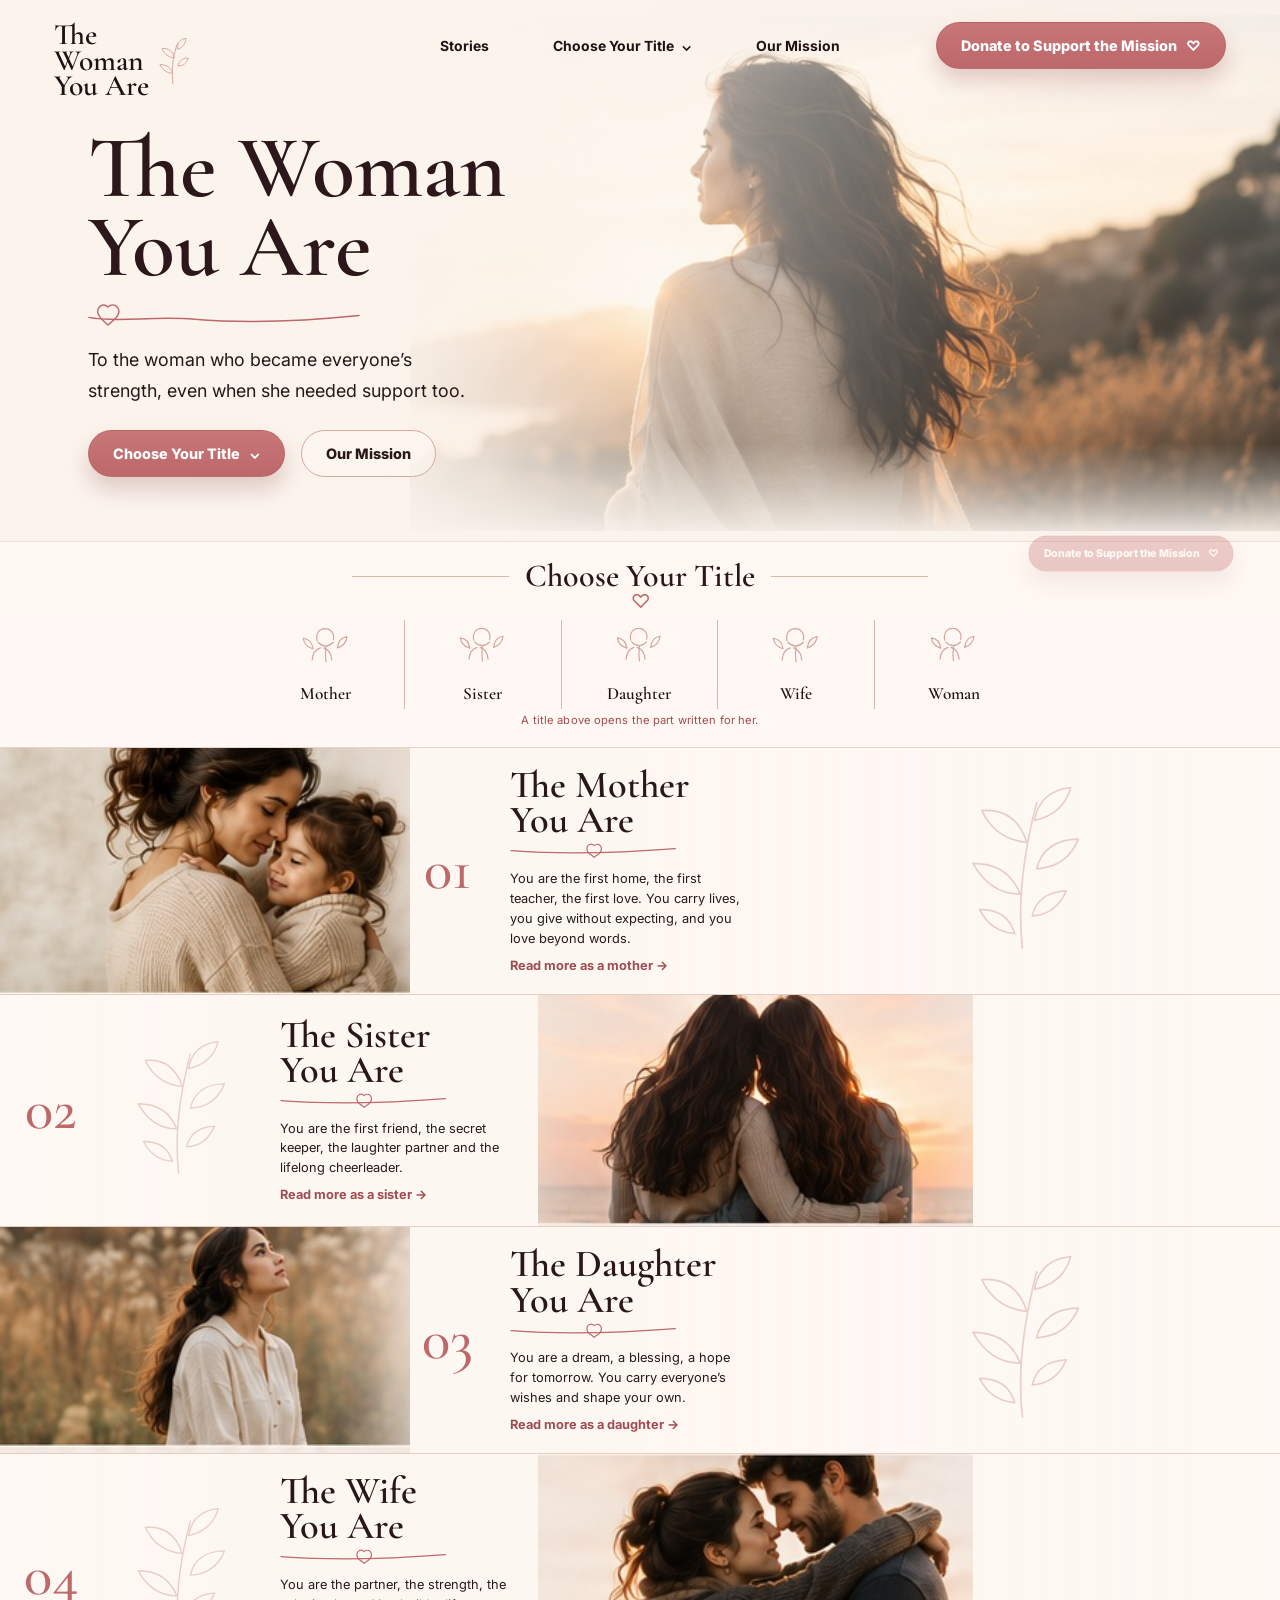
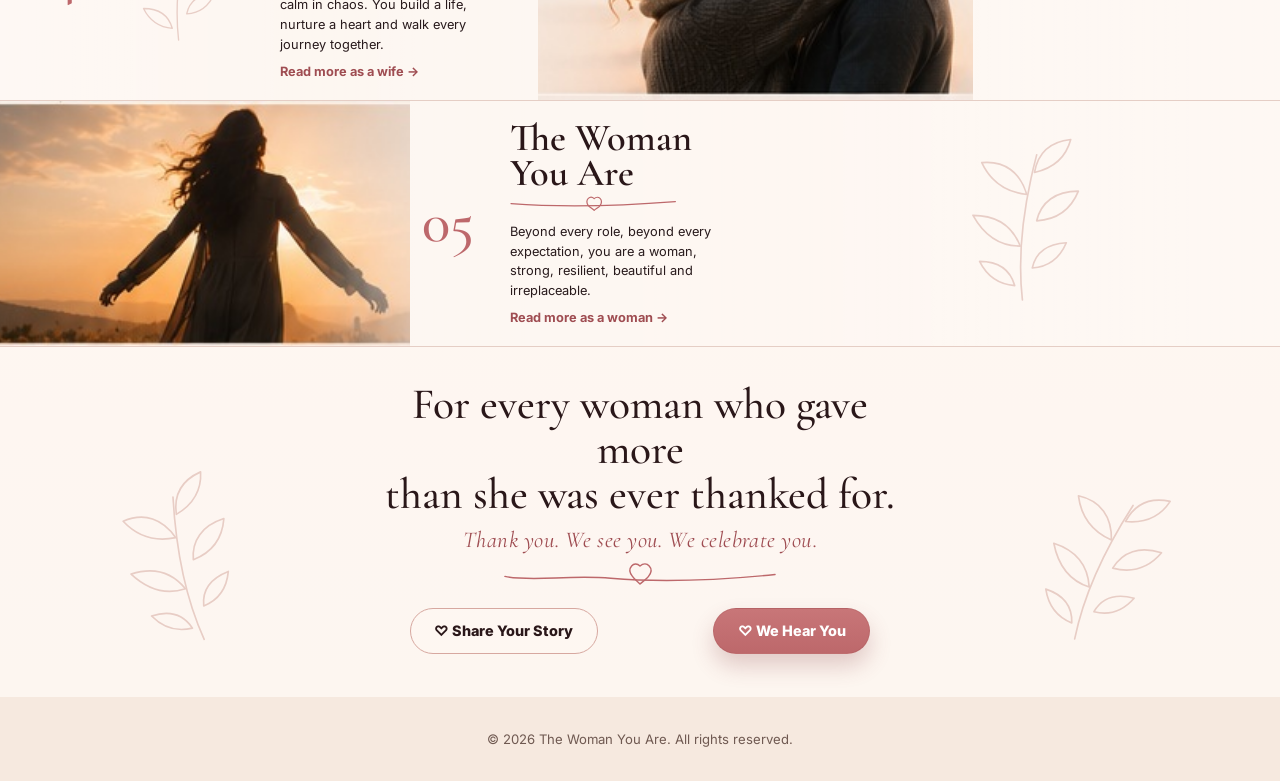
==== commit fcb45be0: "Update donate button wording" ====
--- a/index.html
+++ b/index.html
@@ -1,6 +1,23 @@
 <!doctype html>
 <html lang="en">
 <head>
+  <!-- Meta Pixel Code -->
+<script>
+!function(f,b,e,v,n,t,s)
+{if(f.fbq)return;n=f.fbq=function(){n.callMethod?
+n.callMethod.apply(n,arguments):n.queue.push(arguments)};
+if(!f._fbq)f._fbq=n;n.push=n;n.loaded=!0;n.version='2.0';
+n.queue=[];t=b.createElement(e);t.async=!0;
+t.src=v;s=b.getElementsByTagName(e)[0];
+s.parentNode.insertBefore(t,s)}(window, document,'script',
+'https://connect.facebook.net/en_US/fbevents.js');
+fbq('init', '640210958532483');
+fbq('track', 'PageView');
+</script>
+<noscript><img height="1" width="1" style="display:none"
+src="https://www.facebook.com/tr?id=973088994746092&ev=PageView&noscript=1"
+/></noscript>
+<!-- End Meta Pixel Code -->
   <meta charset="utf-8">
   <meta name="viewport" content="width=device-width, initial-scale=1">
   <title>The Woman You Are</title>
@@ -8,7 +25,7 @@
   <link rel="preconnect" href="https://fonts.googleapis.com">
   <link rel="preconnect" href="https://fonts.gstatic.com" crossorigin>
   <link href="https://fonts.googleapis.com/css2?family=Cormorant+Garamond:wght@500;600;700&family=Inter:wght@400;500;600;700&display=swap" rel="stylesheet">
-  <link rel="stylesheet" href="assets/css/styles.css?v=20260610-5">
+  <link rel="stylesheet" href="assets/css/styles.css?v=20260611-1">
 </head>
 <body>
   <header class="site-header" data-header>
@@ -36,12 +53,12 @@
     </nav>
 
     <a class="donate-button donate-button--top" href="https://donate.stripe.com/eVq28ra2o1vcfm3bBRcIE05" target="_blank" rel="noopener">
-      Donate <span aria-hidden="true">♡</span>
+      Donate to Support the Mission <span aria-hidden="true">♡</span>
     </a>
   </header>
 
-  <a class="floating-donate" href="https://donate.stripe.com/eVq28ra2o1vcfm3bBRcIE05" target="_blank" rel="noopener" aria-label="Donate">
-    Donate <span aria-hidden="true">♡</span>
+  <a class="floating-donate" href="https://donate.stripe.com/eVq28ra2o1vcfm3bBRcIE05" target="_blank" rel="noopener" aria-label="Donate to support the mission">
+    Donate to Support the Mission <span aria-hidden="true">♡</span>
   </a>
 
   <main>
@@ -220,6 +237,6 @@
     </div>
   </div>
 
-  <script src="assets/js/main.js?v=20260610-5"></script>
+  <script src="assets/js/main.js?v=20260611-1"></script>
 </body>
 </html>
--- a/assets/css/styles.css
+++ b/assets/css/styles.css
@@ -185,6 +185,8 @@
 
 .donate-button--top {
   justify-self: end;
+  line-height: 1.08;
+  text-align: center;
 }
 
 .floating-donate {
@@ -195,6 +197,7 @@
   min-height: 2.35rem;
   padding: 0.56rem 0.95rem;
   font-size: 0.7rem;
+  white-space: nowrap;
 }
 
 .floating-donate.is-dim {
@@ -879,9 +882,11 @@
   .donate-button--top {
     grid-column: 3;
     grid-row: 1;
+    max-width: 12rem;
     min-height: 2.55rem;
     padding: 0.72rem 0.95rem;
     font-size: 0.78rem;
+    white-space: normal;
   }
 
   .site-nav {
@@ -993,7 +998,9 @@
   }
 
   .donate-button--top {
-    padding-inline: 0.8rem;
+    max-width: 9rem;
+    padding-inline: 0.65rem;
+    font-size: 0.68rem;
   }
 
   .hero {
